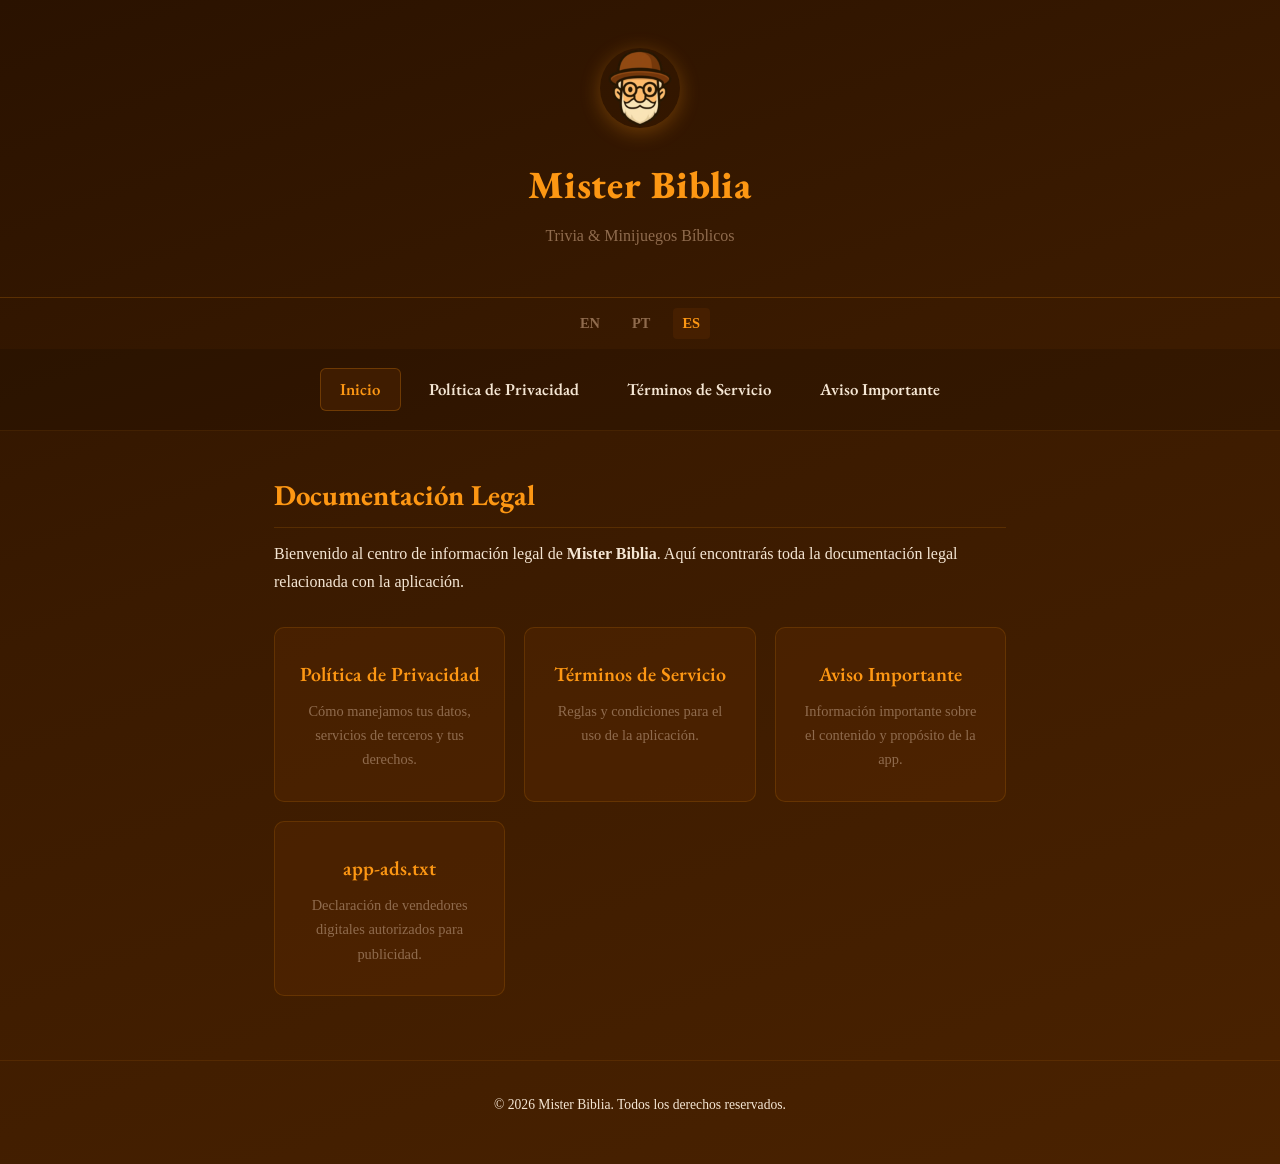
==== es/index.html @ 21fd506a "Add PT and ES translations with language switcher" ====
<!DOCTYPE html>
<html lang="es">
<head>
  <meta charset="UTF-8">
  <meta name="viewport" content="width=device-width, initial-scale=1.0">
  <title>Mister Biblia — Legal</title>
  <link rel="stylesheet" href="../style.css">
  <link rel="icon" href="../assets/logo.png">
</head>
<body>
  <header>
    <img src="../assets/logo.png" alt="Mister Biblia">
    <h1>Mister Biblia</h1>
    <p>Trivia &amp; Minijuegos Bíblicos</p>
  </header>
  <div class="lang-switcher">
    <a href="../index.html">EN</a>
    <a href="../pt/index.html">PT</a>
    <a href="index.html" class="active-lang">ES</a>
  </div>
  <nav>
    <a href="index.html" class="active">Inicio</a>
    <a href="privacy-policy.html">Política de Privacidad</a>
    <a href="terms-of-service.html">Términos de Servicio</a>
    <a href="disclaimer.html">Aviso Importante</a>
  </nav>
  <main>
    <h2>Documentación Legal</h2>
    <p>Bienvenido al centro de información legal de <strong>Mister Biblia</strong>. Aquí encontrarás toda la documentación legal relacionada con la aplicación.</p>

    <div class="card-grid">
      <a href="privacy-policy.html" class="card">
        <h3>Política de Privacidad</h3>
        <p>Cómo manejamos tus datos, servicios de terceros y tus derechos.</p>
      </a>
      <a href="terms-of-service.html" class="card">
        <h3>Términos de Servicio</h3>
        <p>Reglas y condiciones para el uso de la aplicación.</p>
      </a>
      <a href="disclaimer.html" class="card">
        <h3>Aviso Importante</h3>
        <p>Información importante sobre el contenido y propósito de la app.</p>
      </a>
      <a href="../app-ads.txt" class="card">
        <h3>app-ads.txt</h3>
        <p>Declaración de vendedores digitales autorizados para publicidad.</p>
      </a>
    </div>
  </main>
  <footer>
    <p>&copy; 2026 Mister Biblia. Todos los derechos reservados.</p>
  </footer>
</body>
</html>
---- style.css ----
@import url('https://fonts.googleapis.com/css2?family=EB+Garamond:wght@400;600;700;900&display=swap');

:root {
  --brown: #602C02;
  --amber: #FD9713;
  --light-brown: #8F6B4D;
  --bg-dark: #3A1A00;
  --bg-card: rgba(96, 44, 2, 0.35);
  --text-light: #F5E6D3;
  --text-white: #FFFFFF;
}

* {
  margin: 0;
  padding: 0;
  box-sizing: border-box;
}

body {
  font-family: Georgia, 'Times New Roman', serif;
  background: linear-gradient(160deg, #2A1200 0%, var(--bg-dark) 40%, #4A2200 100%);
  color: var(--text-light);
  min-height: 100vh;
  line-height: 1.7;
  font-size: 16px;
}

header {
  text-align: center;
  padding: 3rem 1rem 2rem;
  border-bottom: 1px solid rgba(253, 151, 19, 0.2);
}

header img {
  width: 80px;
  height: 80px;
  border-radius: 50%;
  margin-bottom: 1rem;
  box-shadow: 0 4px 20px rgba(253, 151, 19, 0.3);
}

header h1 {
  font-family: 'EB Garamond', Georgia, serif;
  font-weight: 900;
  font-size: 2.4rem;
  color: var(--amber);
  letter-spacing: 0.02em;
}

header p {
  color: var(--light-brown);
  margin-top: 0.3rem;
  font-size: 1rem;
}

nav {
  text-align: center;
  padding: 1.2rem 1rem;
  background: rgba(0, 0, 0, 0.15);
  border-bottom: 1px solid rgba(253, 151, 19, 0.1);
  display: flex;
  justify-content: center;
  flex-wrap: wrap;
  gap: 0.5rem;
}

nav a {
  color: var(--text-light);
  text-decoration: none;
  font-family: 'EB Garamond', Georgia, serif;
  font-weight: 600;
  font-size: 1.05rem;
  padding: 0.4rem 1.2rem;
  border-radius: 6px;
  transition: all 0.25s ease;
  border: 1px solid transparent;
}

nav a:hover,
nav a.active {
  color: var(--amber);
  background: var(--bg-card);
  border-color: rgba(253, 151, 19, 0.25);
}

main {
  max-width: 780px;
  margin: 0 auto;
  padding: 2.5rem 1.5rem 4rem;
}

h2 {
  font-family: 'EB Garamond', Georgia, serif;
  font-weight: 700;
  font-size: 1.8rem;
  color: var(--amber);
  margin-top: 2.5rem;
  margin-bottom: 0.8rem;
  padding-bottom: 0.4rem;
  border-bottom: 1px solid rgba(253, 151, 19, 0.15);
}

h2:first-child {
  margin-top: 0;
}

h3 {
  font-family: 'EB Garamond', Georgia, serif;
  font-weight: 600;
  font-size: 1.3rem;
  color: var(--text-white);
  margin-top: 1.8rem;
  margin-bottom: 0.5rem;
}

p {
  margin-bottom: 1rem;
  color: var(--text-light);
}

ul, ol {
  margin: 0.5rem 0 1rem 1.5rem;
}

li {
  margin-bottom: 0.4rem;
}

a {
  color: var(--amber);
  text-decoration: none;
  transition: opacity 0.2s;
}

a:hover {
  opacity: 0.8;
  text-decoration: underline;
}

.card-grid {
  display: grid;
  grid-template-columns: repeat(auto-fit, minmax(220px, 1fr));
  gap: 1.2rem;
  margin-top: 2rem;
}

.card {
  background: var(--bg-card);
  border: 1px solid rgba(253, 151, 19, 0.15);
  border-radius: 10px;
  padding: 1.8rem 1.5rem;
  text-align: center;
  transition: all 0.3s ease;
  text-decoration: none;
  display: block;
}

.card:hover {
  transform: translateY(-3px);
  border-color: rgba(253, 151, 19, 0.4);
  box-shadow: 0 8px 30px rgba(0, 0, 0, 0.3);
  text-decoration: none;
}

.card h3 {
  color: var(--amber);
  margin: 0 0 0.5rem;
  font-size: 1.25rem;
}

.card p {
  color: var(--light-brown);
  font-size: 0.9rem;
  margin: 0;
}

.effective-date {
  color: var(--light-brown);
  font-size: 0.9rem;
  font-style: italic;
  margin-bottom: 2rem;
}

.lang-switcher {
  text-align: center;
  padding: 0.6rem 1rem;
  display: flex;
  justify-content: center;
  gap: 0.8rem;
}

.lang-switcher a {
  color: var(--light-brown);
  text-decoration: none;
  font-size: 0.9rem;
  font-weight: 600;
  padding: 0.2rem 0.6rem;
  border-radius: 4px;
  transition: all 0.2s ease;
}

.lang-switcher a:hover {
  color: var(--amber);
  text-decoration: none;
  opacity: 1;
}

.lang-switcher a.active-lang {
  color: var(--amber);
  background: var(--bg-card);
}

footer {
  text-align: center;
  padding: 2rem 1rem;
  border-top: 1px solid rgba(253, 151, 19, 0.1);
  color: var(--light-brown);
  font-size: 0.85rem;
}

@media (max-width: 600px) {
  header h1 {
    font-size: 1.8rem;
  }

  main {
    padding: 1.5rem 1rem 3rem;
  }

  nav a {
    font-size: 0.95rem;
    padding: 0.35rem 0.8rem;
  }

  .card-grid {
    grid-template-columns: 1fr;
  }
}
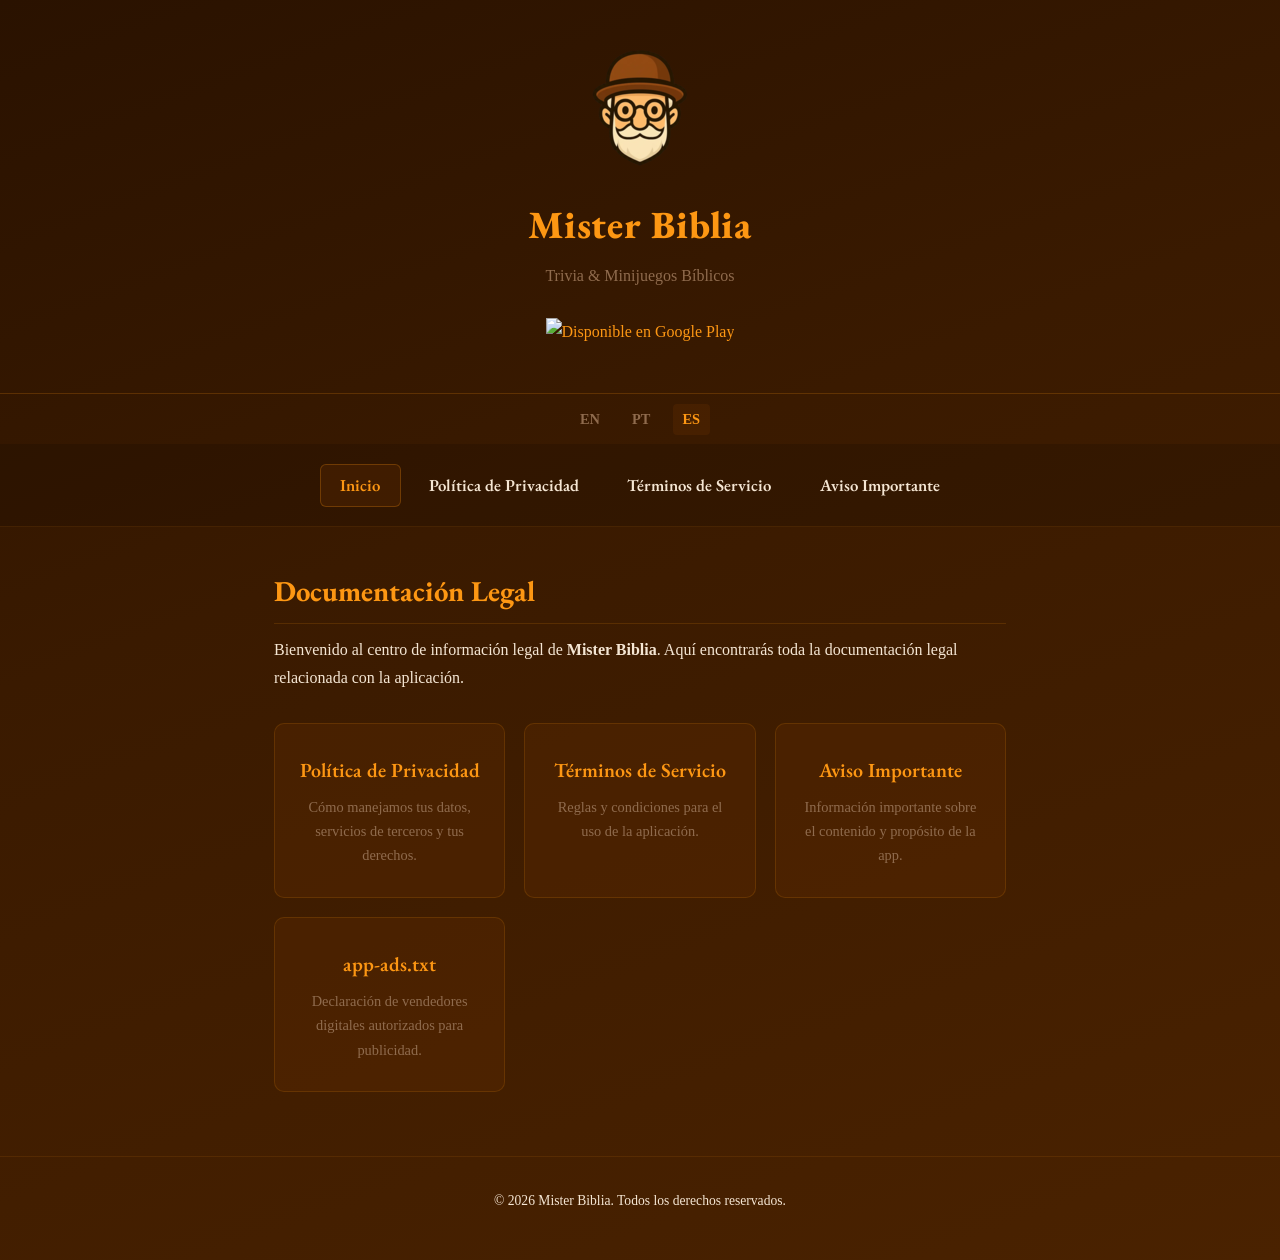
==== commit 79220a8a: "asdasd" ====
--- a/es/index.html
+++ b/es/index.html
@@ -12,6 +12,9 @@
     <img src="../assets/logo.png" alt="Mister Biblia">
     <h1>Mister Biblia</h1>
     <p>Trivia &amp; Minijuegos Bíblicos</p>
+    <a href="https://play.google.com/store/apps/details?id=com.ldsoulza.misterbiblia" class="store-badge" target="_blank" rel="noopener">
+      <img src="https://play.google.com/intl/es-419/badges/static/images/badges/es-419_badge_web_generic.png" alt="Disponible en Google Play" height="60">
+    </a>
   </header>
   <div class="lang-switcher">
     <a href="../index.html">EN</a>
--- a/style.css
+++ b/style.css
@@ -32,11 +32,9 @@
 }
 
 header img {
-  width: 80px;
-  height: 80px;
-  border-radius: 50%;
+  width: 120px;
+  height: 120px;
   margin-bottom: 1rem;
-  box-shadow: 0 4px 20px rgba(253, 151, 19, 0.3);
 }
 
 header h1 {
@@ -51,6 +49,22 @@
   color: var(--light-brown);
   margin-top: 0.3rem;
   font-size: 1rem;
+}
+
+.store-badge {
+  display: inline-block;
+  margin-top: 0.8rem;
+  transition: transform 0.2s ease, opacity 0.2s ease;
+}
+
+.store-badge:hover {
+  transform: scale(1.05);
+  opacity: 0.9;
+  text-decoration: none;
+}
+
+.store-badge img {
+  height: 60px;
 }
 
 nav {
@@ -118,7 +132,8 @@
   color: var(--text-light);
 }
 
-ul, ol {
+ul,
+ol {
   margin: 0.5rem 0 1rem 1.5rem;
 }
 
@@ -235,4 +250,4 @@
   .card-grid {
     grid-template-columns: 1fr;
   }
-}
+}
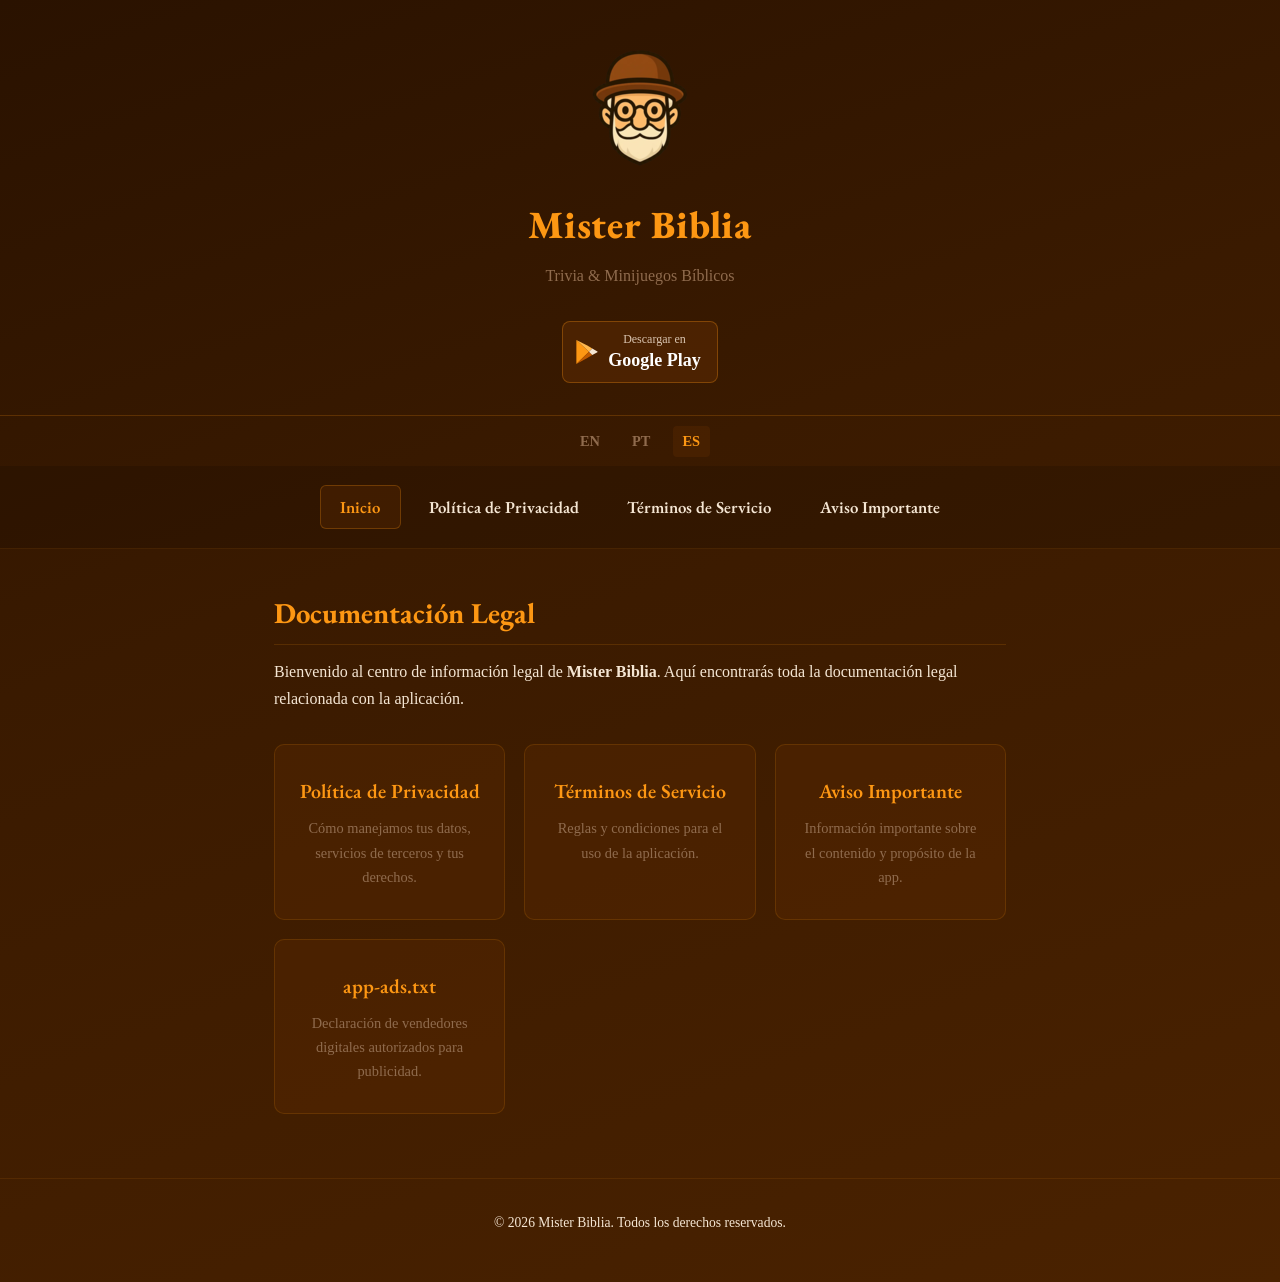
==== commit ee89b760: "gogogogogo" ====
--- a/es/index.html
+++ b/es/index.html
@@ -12,8 +12,10 @@
     <img src="../assets/logo.png" alt="Mister Biblia">
     <h1>Mister Biblia</h1>
     <p>Trivia &amp; Minijuegos Bíblicos</p>
-    <a href="https://play.google.com/store/apps/details?id=com.ldsoulza.misterbiblia" class="store-badge" target="_blank" rel="noopener">
-      <img src="https://play.google.com/intl/es-419/badges/static/images/badges/es-419_badge_web_generic.png" alt="Disponible en Google Play" height="60">
+    <a href="https://play.google.com/store/apps/details?id=com.ldsoulza.misterbiblia" target="_blank"
+      class="market-btn google-btn" role="button">
+      <span class="market-button-subtitle">Descargar en</span>
+      <span class="market-button-title">Google Play</span>
     </a>
   </header>
   <div class="lang-switcher">
--- a/style.css
+++ b/style.css
@@ -51,20 +51,44 @@
   font-size: 1rem;
 }
 
-.store-badge {
+.market-btn {
   display: inline-block;
-  margin-top: 0.8rem;
-  transition: transform 0.2s ease, opacity 0.2s ease;
-}
-
-.store-badge:hover {
-  transform: scale(1.05);
-  opacity: 0.9;
-  text-decoration: none;
-}
-
-.store-badge img {
-  height: 60px;
+  margin-top: 1rem;
+  padding: 0.4rem 1rem;
+  padding-left: 2.8125rem;
+  border-radius: 8px;
+  border: 1px solid rgba(253, 151, 19, 0.3);
+  background-color: rgba(96, 44, 2, 0.5);
+  background-position: center left 0.75rem;
+  background-size: 1.5rem 1.5rem;
+  background-repeat: no-repeat;
+  text-decoration: none;
+  transition: border-color 0.25s ease-in-out, background-color 0.25s ease-in-out;
+}
+
+.market-btn .market-button-title {
+  display: block;
+  color: var(--text-white);
+  font-size: 1.125rem;
+  font-weight: 600;
+}
+
+.market-btn .market-button-subtitle {
+  display: block;
+  margin-bottom: -0.25rem;
+  color: #D9C4B0;
+  font-size: 0.75rem;
+}
+
+.market-btn:hover {
+  background-color: rgba(96, 44, 2, 0.8);
+  border-color: var(--amber);
+  text-decoration: none;
+  opacity: 1;
+}
+
+.google-btn {
+  background-image: url([data-uri]);
 }
 
 nav {
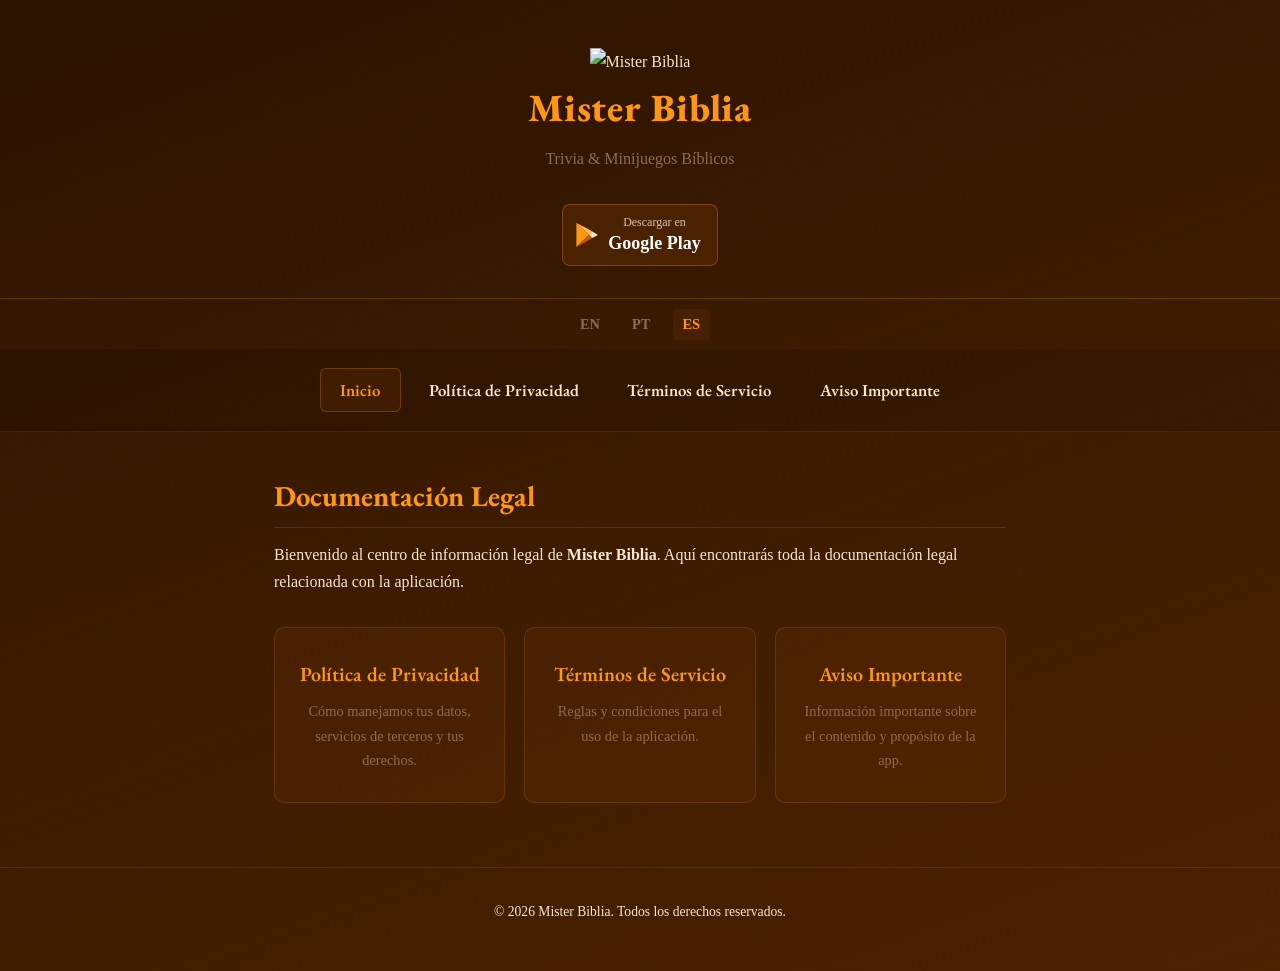
==== commit 0abd1b22: "big update" ====
--- a/es/index.html
+++ b/es/index.html
@@ -1,5 +1,6 @@
 <!DOCTYPE html>
 <html lang="es">
+
 <head>
   <meta charset="UTF-8">
   <meta name="viewport" content="width=device-width, initial-scale=1.0">
@@ -7,6 +8,7 @@
   <link rel="stylesheet" href="../style.css">
   <link rel="icon" href="../assets/logo.png">
 </head>
+
 <body>
   <header>
     <img src="../assets/logo.png" alt="Mister Biblia">
@@ -31,7 +33,8 @@
   </nav>
   <main>
     <h2>Documentación Legal</h2>
-    <p>Bienvenido al centro de información legal de <strong>Mister Biblia</strong>. Aquí encontrarás toda la documentación legal relacionada con la aplicación.</p>
+    <p>Bienvenido al centro de información legal de <strong>Mister Biblia</strong>. Aquí encontrarás toda la
+      documentación legal relacionada con la aplicación.</p>
 
     <div class="card-grid">
       <a href="privacy-policy.html" class="card">
@@ -46,14 +49,11 @@
         <h3>Aviso Importante</h3>
         <p>Información importante sobre el contenido y propósito de la app.</p>
       </a>
-      <a href="../app-ads.txt" class="card">
-        <h3>app-ads.txt</h3>
-        <p>Declaración de vendedores digitales autorizados para publicidad.</p>
-      </a>
     </div>
   </main>
   <footer>
     <p>&copy; 2026 Mister Biblia. Todos los derechos reservados.</p>
   </footer>
 </body>
-</html>
+
+</html>
--- a/style.css
+++ b/style.css
@@ -32,9 +32,9 @@
 }
 
 header img {
-  width: 120px;
+  /* width: 120px; */
   height: 120px;
-  margin-bottom: 1rem;
+  /* margin-bottom: 1rem; */
 }
 
 header h1 {
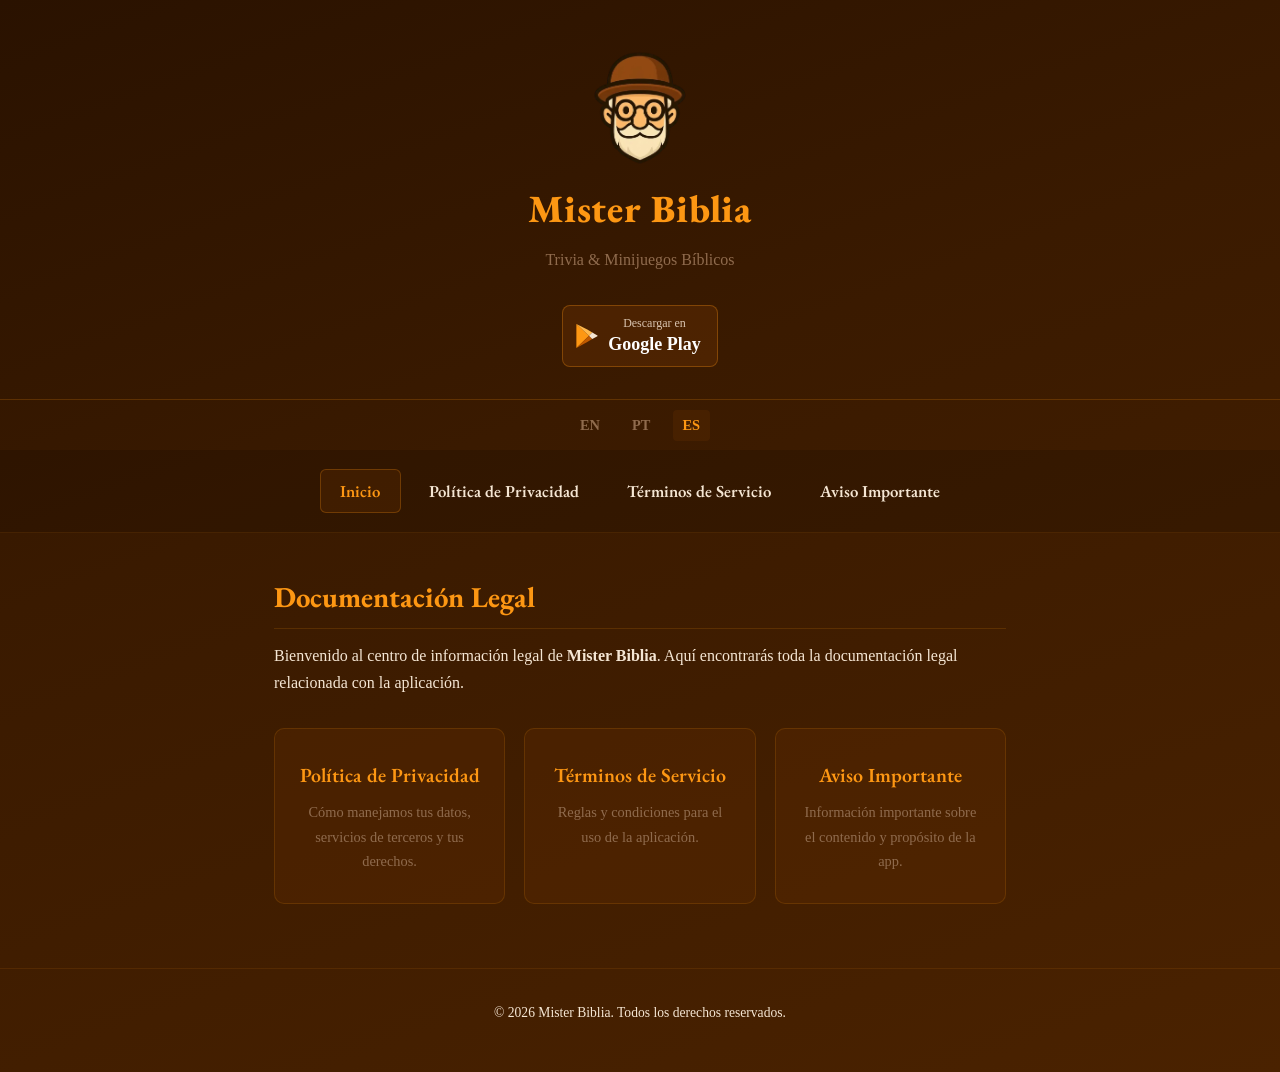
==== commit 87188ff5: "oh wow" ====
--- a/es/index.html
+++ b/es/index.html
@@ -11,7 +11,7 @@
 
 <body>
   <header>
-    <img src="../assets/logo.png" alt="Mister Biblia">
+    <img src="../assets/logo.webp" alt="Mister Biblia">
     <h1>Mister Biblia</h1>
     <p>Trivia &amp; Minijuegos Bíblicos</p>
     <a href="https://play.google.com/store/apps/details?id=com.ldsoulza.misterbiblia" target="_blank"
